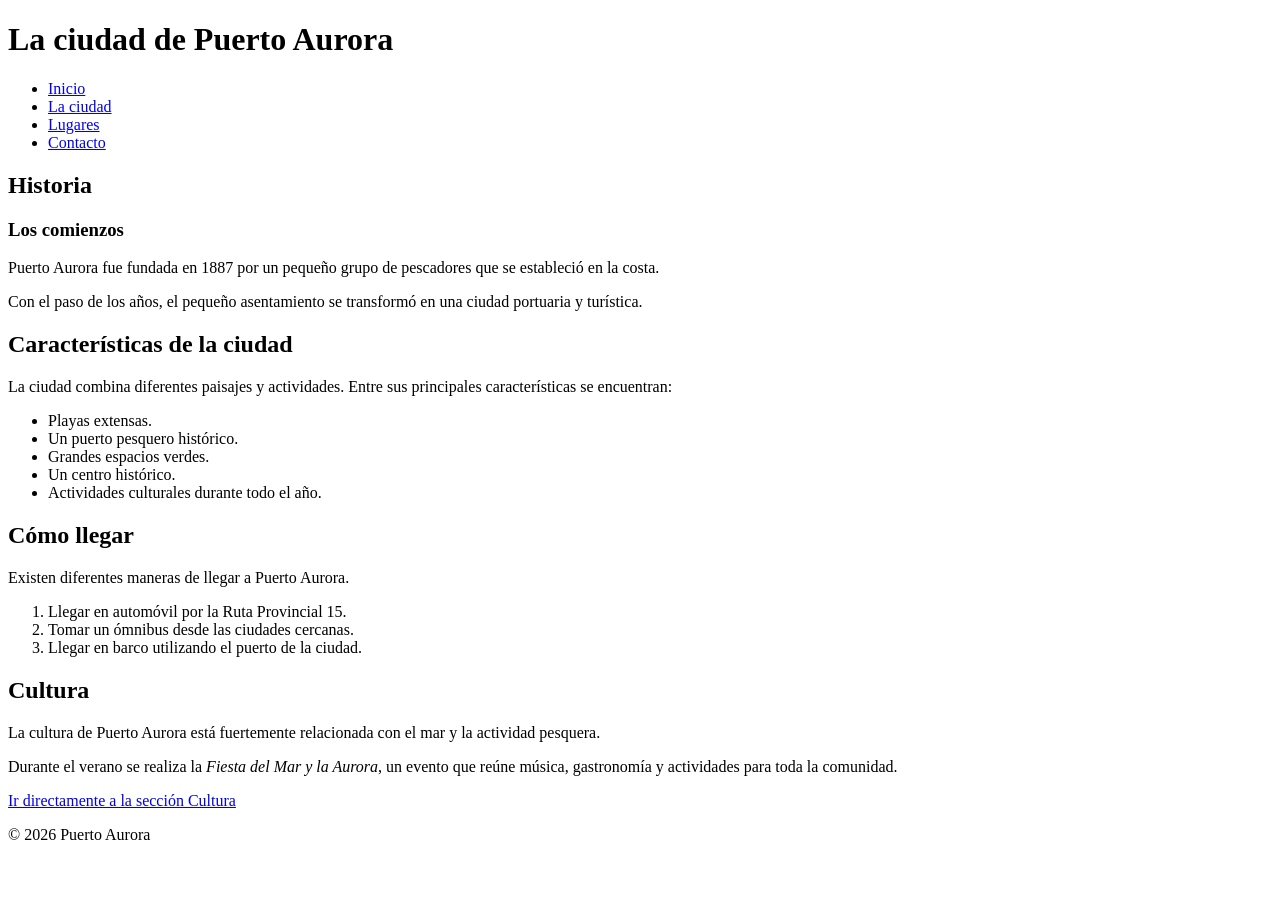
==== ciudad.html @ 4d25dea8 "ciudad.html completado segun los requisitos del commit 1" ====
<!DOCTYPE html>
<html lang="es">
<head>
    <meta charset="UTF-8">
    <meta name="viewport" content="width=device-width, initial-scale=1.0">
    <title>Puerto Aurora - La ciudad</title>
</head>

<body>

    <header>
        <h1>La ciudad de Puerto Aurora</h1>

        <nav>
            <ul>
                <li><a href="index.html">Inicio</a></li>
                <li><a href="ciudad.html">La ciudad</a></li>
                <li><a href="lugares.html">Lugares</a></li>
                <li><a href="contacto.html">Contacto</a></li>
            </ul>
        </nav>
    </header>

    <main>

        <section>
            <h2>Historia</h2>

            <article>
                <h3>Los comienzos</h3>

                <p>
                    Puerto Aurora fue fundada en 1887 por un pequeño grupo
                    de pescadores que se estableció en la costa.
                </p>

                <p>
                    Con el paso de los años, el pequeño asentamiento se
                    transformó en una ciudad portuaria y turística.
                </p>
            </article>
        </section>

        <section>
            <h2>Características de la ciudad</h2>

            <p>
                La ciudad combina diferentes paisajes y actividades.
                Entre sus principales características se encuentran:
            </p>

            <ul>
                <li>Playas extensas.</li>
                <li>Un puerto pesquero histórico.</li>
                <li>Grandes espacios verdes.</li>
                <li>Un centro histórico.</li>
                <li>Actividades culturales durante todo el año.</li>
            </ul>
        </section>

        <section>
            <h2>Cómo llegar</h2>

            <p>
                Existen diferentes maneras de llegar a Puerto Aurora.
            </p>

            <ol>
                <li>Llegar en automóvil por la Ruta Provincial 15.</li>
                <li>Tomar un ómnibus desde las ciudades cercanas.</li>
                <li>Llegar en barco utilizando el puerto de la ciudad.</li>
            </ol>
        </section>

        <section id="cultura">
            <h2>Cultura</h2>

            <p>
                La cultura de Puerto Aurora está fuertemente relacionada
                con el mar y la actividad pesquera.
            </p>

            <p>
                Durante el verano se realiza la
                <em>Fiesta del Mar y la Aurora</em>, un evento que reúne
                música, gastronomía y actividades para toda la comunidad.
            </p>
        </section>

        <p>
            <a href="#cultura">Ir directamente a la sección Cultura</a>
        </p>

    </main>

    <footer>
        <p>&copy; 2026 Puerto Aurora</p>
    </footer>

</body>
</html>
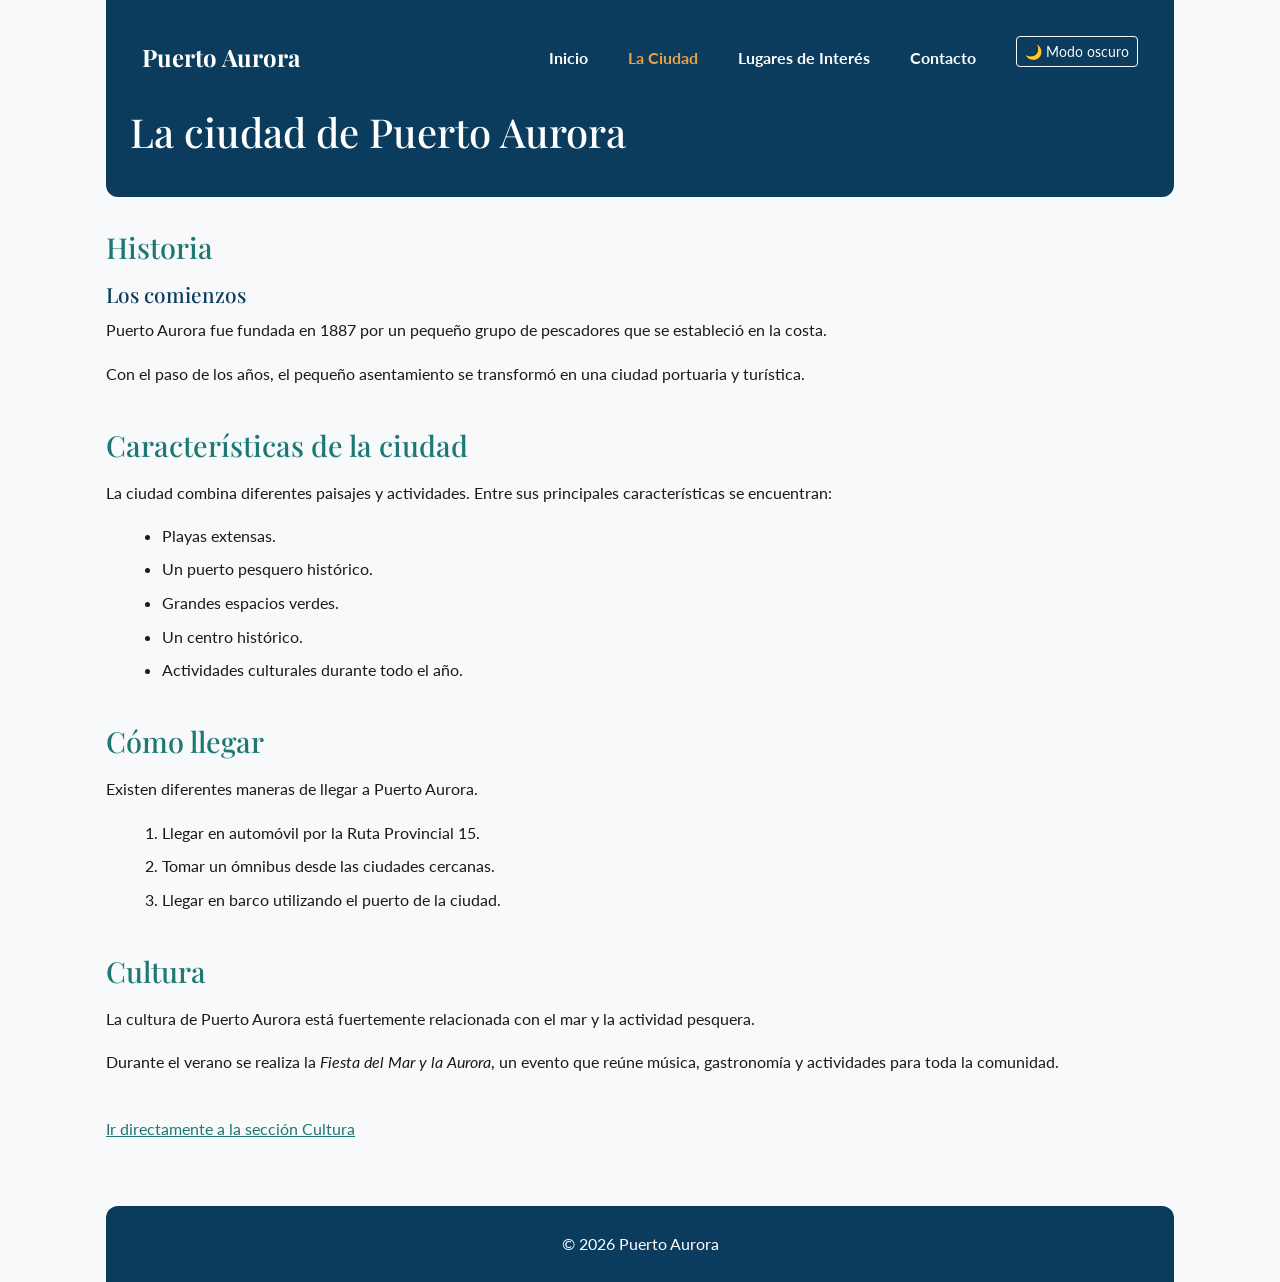
==== commit 45783aed: "commit 3 y 4 terminado" ====
--- a/ciudad.html
+++ b/ciudad.html
@@ -3,22 +3,42 @@
 <head>
     <meta charset="UTF-8">
     <meta name="viewport" content="width=device-width, initial-scale=1.0">
+    <link rel="preconnect" href="https://fonts.googleapis.com">
+    <link rel="preconnect" href="https://fonts.gstatic.com" crossorigin>
+    <link href="https://fonts.googleapis.com/css2?family=Lato:wght@400;700&family=Playfair+Display:wght@600;700&display=swap" rel="stylesheet">
+    <!-- Bootstrap CSS: antes del CSS propio -->
+    <link href="https://cdn.jsdelivr.net/npm/bootstrap@5.3.3/dist/css/bootstrap.min.css" rel="stylesheet">
+    <!-- CSS propio del sitio -->
+    <link rel="stylesheet" href="estilos.css">
     <title>Puerto Aurora - La ciudad</title>
 </head>
 
 <body>
 
     <header>
-        <h1>La ciudad de Puerto Aurora</h1>
+        <nav class="navbar navbar-expand-lg navbar-dark bg-dark">
+            <div class="container-fluid">
+                <a class="navbar-brand" href="index.html">Puerto Aurora</a>
+                <button class="navbar-toggler" type="button" data-bs-toggle="collapse"
+                        data-bs-target="#menuPrincipal" aria-controls="menuPrincipal"
+                        aria-expanded="false" aria-label="Abrir menú de navegación">
+                    <span class="navbar-toggler-icon"></span>
+                </button>
+                <div class="collapse navbar-collapse" id="menuPrincipal">
+                    <ul class="navbar-nav ms-auto">
+                        <li class="nav-item"><a class="nav-link" href="index.html">Inicio</a></li>
+                        <li class="nav-item"><a class="nav-link active" aria-current="page" href="ciudad.html">La Ciudad</a></li>
+                        <li class="nav-item"><a class="nav-link" href="lugares.html">Lugares de Interés</a></li>
+                        <li class="nav-item"><a class="nav-link" href="contacto.html">Contacto</a></li>
+                        <li class="nav-item ms-lg-2"><button id="btn-modo" class="btn btn-outline-light btn-sm" type="button" aria-pressed="false">🌙 Modo oscuro</button></li>
+                    </ul>
+                </div>
+            </div>
+        </nav>
 
-        <nav>
-            <ul>
-                <li><a href="index.html">Inicio</a></li>
-                <li><a href="ciudad.html">La ciudad</a></li>
-                <li><a href="lugares.html">Lugares</a></li>
-                <li><a href="contacto.html">Contacto</a></li>
-            </ul>
-        </nav>
+        <div class="banner-titulo">
+            <h1>La ciudad de Puerto Aurora</h1>
+        </div>
     </header>
 
     <main>
@@ -97,5 +117,9 @@
         <p>&copy; 2026 Puerto Aurora</p>
     </footer>
 
+    <!-- Bootstrap JS: antes del cierre del body -->
+    <script src="https://cdn.jsdelivr.net/npm/bootstrap@5.3.3/dist/js/bootstrap.bundle.min.js"></script>
+    <!-- JS propio del sitio -->
+    <script src="main.js"></script>
 </body>
 </html>
--- a/estilos.css
+++ b/estilos.css
@@ -0,0 +1,475 @@
+
+
+/*   Variables   */
+:root {
+    --color-primario: #0B3C5D;     
+    --color-secundario: #1D7874;   
+    --color-acento: #E7A14B;       
+    --color-fondo: #F7F9FA;
+    --color-texto: #1A1A1A;
+    --color-borde: #C9D6DD;
+    --color-tarjeta: #FFFFFF;
+    --fuente-titulos: "Playfair Display", Georgia, serif;
+    --fuente-texto: "Lato", Arial, sans-serif;
+}
+
+/*   Reset   */
+* {
+    box-sizing: border-box;
+    margin: 0;
+    padding: 0;
+}
+
+/*   Body */
+body {
+    font-family: var(--fuente-texto);
+    font-size: 16px;
+    line-height: 1.7;
+    color: var(--color-texto);
+    background-color: var(--color-fondo);
+    max-width: 1100px;
+    margin: 0 auto;
+    padding: 0 1rem;
+}
+
+p {
+    margin-bottom: 1rem;
+}
+
+ul, ol {
+    margin: 0 0 1rem 1.5rem;
+}
+
+li {
+    margin-bottom: 0.4rem;
+}
+
+img {
+    max-width: 100%;
+    height: auto;
+    display: block;
+    margin: 1rem 0;
+    border-radius: 8px;
+}
+
+/*   Títulos   */
+h1, h2, h3 {
+    font-family: var(--fuente-titulos);
+    line-height: 1.25;
+}
+
+h1 {
+    font-size: 2.5rem;
+    color: var(--color-primario);
+}
+
+h2 {
+    font-size: 1.8rem;
+    color: var(--color-secundario);
+    margin-bottom: 1rem;
+}
+
+h3 {
+    font-size: 1.3rem;
+    color: var(--color-primario);
+    margin-bottom: 0.6rem;
+}
+
+/*   Enlaces generales */
+a {
+    color: var(--color-secundario);
+}
+
+a:hover {
+    color: var(--color-primario);
+    text-decoration: none;
+}
+
+/*   Header  */
+header {
+    background-color: var(--color-primario);
+    color: white;
+    padding: 2rem 1.5rem;
+    border-radius: 0 0 12px 12px;
+}
+
+header h1 {
+    color: white;
+    margin-bottom: 0.5rem;
+}
+
+header p {
+    margin-bottom: 1rem;
+    font-style: italic;
+}
+
+/*  Navegación principal (header)   */
+header nav ul {
+    display: flex;
+    flex-wrap: wrap;
+    gap: 1.5rem;
+    list-style: none;
+    margin: 0;
+}
+
+header nav li {
+    margin-bottom: 0;
+}
+
+header nav a {
+    color: white;
+    text-decoration: none;
+    font-weight: bold;
+    padding: 0.3rem 0;
+    border-bottom: 2px solid transparent;
+}
+
+header nav a:hover {
+    color: var(--color-acento);
+    border-bottom-color: var(--color-acento);
+}
+
+/*   Navegación interna de sección   */
+.nav-seccion {
+    background-color: var(--color-tarjeta);
+    border: 1px solid var(--color-borde);
+    border-radius: 8px;
+    padding: 1rem 1.5rem;
+    margin-bottom: 1.5rem;
+}
+
+.nav-seccion ul {
+    margin-bottom: 0;
+}
+
+/*   Contenido principal  */
+main {
+    padding: 2rem 0;
+}
+
+main section {
+    margin-bottom: 2.5rem;
+}
+
+/* Secciones anidadas (index): separación entre bloques */
+main section section {
+    background-color: var(--color-tarjeta);
+    border: 1px solid var(--color-borde);
+    border-radius: 8px;
+    padding: 1.5rem;
+    margin-bottom: 1.5rem;
+}
+
+article {
+    margin-bottom: 1.5rem;
+}
+
+/* Tarjeta de lugar (lugares.html) */
+.lugar {
+    background-color: var(--color-tarjeta);
+    border-left: 5px solid var(--color-secundario);
+    border-radius: 8px;
+    padding: 1.2rem 1.5rem;
+    margin-bottom: 1.5rem;
+}
+
+/* Avisos al visitante (index) */
+#avisos {
+    background-color: #FFF4E0;
+    border-left: 5px solid var(--color-acento);
+    border-radius: 8px;
+    padding: 1.2rem 1.5rem;
+}
+
+/*   Tablas  */
+table {
+    width: 100%;
+    border-collapse: collapse;
+    margin-bottom: 1.5rem;
+}
+
+th, td {
+    border: 1px solid var(--color-borde);
+    padding: 0.7rem 1rem;
+    text-align: left;
+}
+
+thead {
+    background-color: var(--color-primario);
+    color: white;
+}
+
+tbody tr:nth-child(even) {
+    background-color: #E8EFF2;
+}
+
+/*  Formularios  */
+form {
+    max-width: 600px;
+}
+
+label {
+    display: block;
+    font-weight: bold;
+    margin-bottom: 0.3rem;
+}
+
+input,
+textarea,
+select {
+    width: 100%;
+    padding: 0.6rem 0.8rem;
+    margin-bottom: 1rem;
+    border: 1px solid var(--color-primario);
+    border-radius: 6px;
+    font-family: var(--fuente-texto);
+    font-size: 1rem;
+}
+
+input:focus,
+textarea:focus,
+select:focus {
+    outline: 2px solid var(--color-acento);
+}
+
+button {
+    background-color: var(--color-primario);
+    color: white;
+    padding: 0.7rem 1.5rem;
+    border: none;
+    border-radius: 6px;
+    font-size: 1rem;
+    cursor: pointer;
+}
+
+button:hover {
+    background-color: var(--color-secundario);
+}
+
+/*  Footer   */
+footer {
+    background-color: var(--color-primario);
+    color: white;
+    text-align: center;
+    padding: 1.5rem;
+    border-radius: 12px 12px 0 0;
+    margin-top: 1rem;
+}
+
+footer p {
+    margin-bottom: 0;
+}
+
+
+
+
+/*   Bootstrap - personalizaciones: navbar   */
+header .navbar.bg-dark {
+    background-color: var(--color-primario) !important;
+    padding: 0;
+}
+
+header .navbar-brand {
+    font-family: var(--fuente-titulos);
+    font-size: 1.5rem;
+    border-bottom: 0;
+}
+
+header .navbar-nav {
+    gap: 0.25rem 1.5rem;
+}
+
+header .navbar-nav .nav-link {
+    color: white;
+    font-weight: bold;
+    transition: color 0.2s ease;
+}
+
+header .navbar-nav .nav-link:hover,
+header .navbar-nav .nav-link:focus,
+header .navbar-nav .nav-link.active {
+    color: var(--color-acento);
+}
+
+header .banner-titulo {
+    margin-top: 1.5rem;
+}
+
+/*   Bootstrap - personalizaciones: botones   */
+.btn-primary {
+    --bs-btn-bg: var(--color-primario);
+    --bs-btn-border-color: var(--color-primario);
+    --bs-btn-hover-bg: var(--color-secundario);
+    --bs-btn-hover-border-color: var(--color-secundario);
+    --bs-btn-active-bg: var(--color-secundario);
+    --bs-btn-active-border-color: var(--color-secundario);
+    transition: background-color 0.2s ease;
+}
+
+.btn-outline-primary {
+    --bs-btn-color: var(--color-primario);
+    --bs-btn-border-color: var(--color-primario);
+    --bs-btn-hover-bg: var(--color-primario);
+    --bs-btn-hover-border-color: var(--color-primario);
+    --bs-btn-active-bg: var(--color-primario);
+    --bs-btn-active-border-color: var(--color-primario);
+    transition: background-color 0.2s ease, color 0.2s ease;
+}
+
+/*   Bootstrap - personalizaciones: cards y formularios   */
+.card {
+    border-color: var(--color-borde);
+}
+
+.card-title {
+    color: var(--color-primario);
+}
+
+.form-control,
+.form-select {
+    margin-bottom: 0;
+    border-color: var(--color-primario);
+}
+
+.form-control:focus,
+.form-select:focus {
+    border-color: var(--color-secundario);
+    box-shadow: 0 0 0 0.2rem rgba(29, 120, 116, 0.25);
+}
+
+#formulario form {
+    max-width: none;
+}
+
+/*   Posicionamiento   */
+
+.lugar-img {
+    position: relative;
+    aspect-ratio: 4 / 3;            /* todas las imágenes miden lo mismo */
+    overflow: hidden;               /* recorta el zoom del hover y respeta las esquinas */
+    background-color: var(--color-borde); /* fondo si la imagen tarda o no carga */
+    border-radius: calc(0.375rem - 1px) calc(0.375rem - 1px) 0 0; /* mismo radio que la card */
+}
+
+.lugar-img img {
+    display: block;
+    width: 100%;
+    height: 100%;                   /* llena el contenedor de 4:3 */
+    object-fit: cover;              /* recorta sin deformar */
+    object-position: center;
+    margin: 0;
+    border-radius: 0;               
+    transition: transform 0.4s ease;
+}
+
+.lugar-card:hover .lugar-img img {
+    transform: scale(1.05);
+}
+
+.lugar-img .badge {
+    position: absolute;
+    top: 0.75rem;
+    left: 0.75rem;
+    z-index: 1;                     /* siempre por encima de la imagen */
+    box-shadow: 0 2px 6px rgba(0, 0, 0, 0.25);
+}
+
+/* Efecto al pasar el mouse sobre las cards de lugares */
+.lugar-card {
+    transition: transform 0.2s ease, box-shadow 0.2s ease;
+}
+
+.lugar-card:hover {
+    transform: translateY(-4px);
+    box-shadow: 0 0.5rem 1rem rgba(0, 0, 0, 0.15);
+}
+
+.lugar-card .card-body p {
+    font-size: 0.95rem;
+    margin-bottom: 0.6rem;
+}
+
+/*   Flexbox   */
+/* Actividades: ítems en grilla flexible */
+.actividades {
+    display: flex;
+    flex-wrap: wrap;
+    gap: 1rem;
+    list-style: none;
+    margin: 0;
+}
+
+.actividades li {
+    flex: 1 1 250px;
+    background-color: var(--color-tarjeta);
+    border: 1px solid var(--color-borde);
+    border-top: 4px solid var(--color-secundario);
+    border-radius: 8px;
+    padding: 1rem 1.2rem;
+    margin-bottom: 0;
+}
+
+/*   Contacto   */
+.contacto-datos address {
+    font-style: normal;
+    margin-bottom: 0;
+}
+
+
+
+  /* Estilos del modo oscuro */
+
+body.oscuro {
+    --color-fondo: #12191e;
+    --color-texto: #f5f5f5;
+    --color-tarjeta: #1e2a31;
+    --color-borde: #34444d;
+    --color-secundario: #5fc4be;
+    background-color: var(--color-fondo);
+    color: var(--color-texto);
+}
+
+body.oscuro h2,
+body.oscuro h3,
+body.oscuro .card-title {
+    color: #7fd1cc;
+}
+
+body.oscuro .card {
+    background-color: var(--color-tarjeta);
+    color: var(--color-texto);
+}
+
+body.oscuro a:hover {
+    color: var(--color-acento);
+}
+
+body.oscuro .btn-outline-primary {
+    --bs-btn-color: #7fd1cc;
+    --bs-btn-border-color: #7fd1cc;
+    --bs-btn-hover-color: #12191e;
+    --bs-btn-hover-bg: #7fd1cc;
+    --bs-btn-hover-border-color: #7fd1cc;
+}
+
+body.oscuro .form-control,
+body.oscuro .form-select {
+    background-color: #12191e;
+    color: var(--color-texto);
+    border-color: var(--color-borde);
+}
+
+body.oscuro .actividades li,
+body.oscuro #avisos {
+    color: var(--color-texto);
+}
+
+body.oscuro #avisos {
+    background-color: #2b2416;
+}
+
+/* Mensajes de validación del formulario */
+.form-control.is-invalid,
+.form-select.is-invalid {
+    border-color: #dc3545;
+}
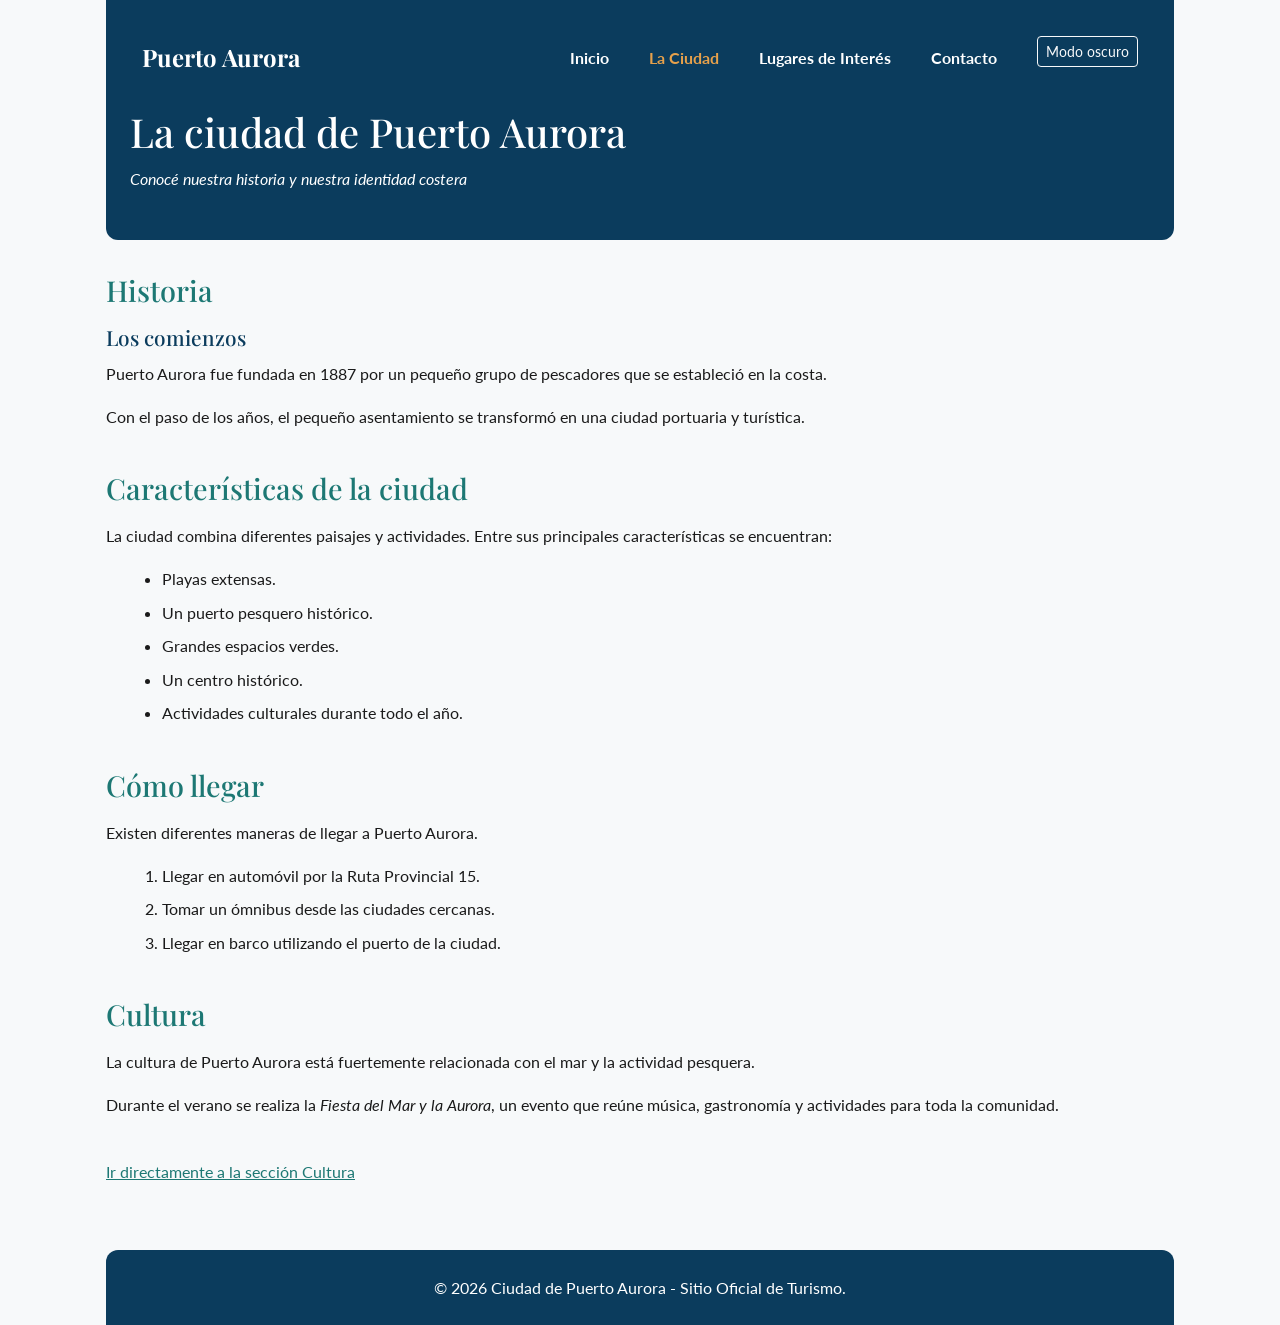
==== commit f5d30f8e: "Agrega texto abajo del titulo de ciudad y arregla el footer" ====
--- a/ciudad.html
+++ b/ciudad.html
@@ -38,6 +38,7 @@
 
         <div class="banner-titulo">
             <h1>La ciudad de Puerto Aurora</h1>
+            <p>Conocé nuestra historia y nuestra identidad costera</p>
         </div>
     </header>
 
@@ -114,7 +115,7 @@
     </main>
 
     <footer>
-        <p>&copy; 2026 Puerto Aurora</p>
+        <p>&copy; 2026 Ciudad de Puerto Aurora - Sitio Oficial de Turismo.</p>
     </footer>
 
     <!-- Bootstrap JS: antes del cierre del body -->
--- a/estilos.css
+++ b/estilos.css
@@ -1,7 +1,6 @@
-
 
 /*   Variables   */
-:root {
+:root {   /* aquí se guardan las variables*/
     --color-primario: #0B3C5D;     
     --color-secundario: #1D7874;   
     --color-acento: #E7A14B;       
@@ -14,109 +13,113 @@
 }
 
 /*   Reset   */
-* {
+* {   /*todos los elementos de la página*/
     box-sizing: border-box;
     margin: 0;
     padding: 0;
 }
 
-/*   Body */
-body {
-    font-family: var(--fuente-texto);
-    font-size: 16px;
-    line-height: 1.7;
+
+body {   /*todo el contenido visible de la página*/
+    font-family: var(--fuente-texto);      
+    font-size: 16px;                                    /*tamaño base del texto*/
+    line-height: 1.7;                                   /*espacio entre renglones*/
     color: var(--color-texto);
     background-color: var(--color-fondo);
-    max-width: 1100px;
-    margin: 0 auto;
-    padding: 0 1rem;
-}
-
-p {
-    margin-bottom: 1rem;
-}
-
-ul, ol {
+    max-width: 1100px;                      /*para que no se estire en pantallas grandes.*/
+    margin: 0 auto;                       
+    padding: 0 1rem;                       
+}
+
+p {  
+    margin-bottom: 1rem;                    /*Los párrafos tienen 1rem (16px) de separación hacia abajo*/
+}
+
+ul, ol {   
+    
     margin: 0 0 1rem 1.5rem;
 }
 
-li {
-    margin-bottom: 0.4rem;
-}
-
-img {
-    max-width: 100%;
-    height: auto;
-    display: block;
-    margin: 1rem 0;
-    border-radius: 8px;
-}
+li {   
+
+    margin-bottom: 0.4rem;   
+}
+
+img {   /*imágenes*/
+    max-width: 100%;    /*la imagen nunca se sale de su contenedor*/
+    height: auto;       /*mantiene la proporción al reducirse*/
+    display: block;    
+    margin: 1rem 0;     
+    border-radius: 8px; /*esquinas redondeadas*/
+} 
 
 /*   Títulos   */
-h1, h2, h3 {
+h1, h2, h3 {   
     font-family: var(--fuente-titulos);
     line-height: 1.25;
 }
 
-h1 {
+h1 {   /*título principal*/
     font-size: 2.5rem;
     color: var(--color-primario);
 }
 
-h2 {
+h2 {   /*subtítulo de sección*/
     font-size: 1.8rem;
     color: var(--color-secundario);
-    margin-bottom: 1rem;
-}
-
-h3 {
-    font-size: 1.3rem;
+    margin-bottom: 1rem;  
+}
+
+h3 {   /*título de tercer nivel*/
+    font-size: 1.3rem;   /*(≈21px)*/
     color: var(--color-primario);
     margin-bottom: 0.6rem;
 }
 
 /*   Enlaces generales */
-a {
+a {   
     color: var(--color-secundario);
 }
 
-a:hover {
+a:hover {   /*enlace al pasar el mouse por encima*/
     color: var(--color-primario);
-    text-decoration: none;
+    text-decoration: none;  /*quita el subrayado*/
 }
 
 /*   Header  */
-header {
+header {   /*encabezado de la página*/
     background-color: var(--color-primario);
-    color: white;
-    padding: 2rem 1.5rem;
-    border-radius: 0 0 12px 12px;
-}
-
-header h1 {
-    color: white;
-    margin-bottom: 0.5rem;
-}
-
-header p {
-    margin-bottom: 1rem;
-    font-style: italic;
+    color: white;                           
+    padding: 2rem 1.5rem;                            
+    border-radius: 0 0 12px 12px;                    /*solo se redondean las esquinas de abajo, y las de arriba quedan rectas*/
+}
+
+header h1 {   /*el h1 que está dentro del header*/
+    color: white;
+    margin-bottom: 0.5rem;            
+}
+
+header p {   /*los párrafos dentro del header*/
+    margin-bottom: 1rem;             
+    font-style: italic;                 /*va en cursiva*/
 }
 
 /*  Navegación principal (header)   */
-header nav ul {
-    display: flex;
-    flex-wrap: wrap;
+
+header nav ul {  
+    display: flex;              /*pasan de apilarse verticalmente a ponerse en fila*/
+
+    flex-wrap: wrap;            /*si no entran en una línea,bajan a la siguiente en vez de desbordar*/
     gap: 1.5rem;
-    list-style: none;
+    list-style: none;          
     margin: 0;
 }
 
-header nav li {
-    margin-bottom: 0;
-}
-
-header nav a {
+header nav li {   /*cada opción del menú*/
+    margin-bottom: 0;
+}
+
+header nav a {   /*los enlaces del menú*/
     color: white;
     text-decoration: none;
     font-weight: bold;
@@ -124,13 +127,13 @@
     border-bottom: 2px solid transparent;
 }
 
-header nav a:hover {
+header nav a:hover {   /*enlace del menú al pasar el mouse*/
     color: var(--color-acento);
     border-bottom-color: var(--color-acento);
 }
 
 /*   Navegación interna de sección   */
-.nav-seccion {
+.nav-seccion {  
     background-color: var(--color-tarjeta);
     border: 1px solid var(--color-borde);
     border-radius: 8px;
@@ -138,21 +141,21 @@
     margin-bottom: 1.5rem;
 }
 
-.nav-seccion ul {
+.nav-seccion ul {   /*la lista dentro de esa caja*/
     margin-bottom: 0;
 }
 
 /*   Contenido principal  */
-main {
+main {  
     padding: 2rem 0;
 }
 
-main section {
+main section {   /*secciones dentro del contenido principal*/
     margin-bottom: 2.5rem;
 }
 
-/* Secciones anidadas (index): separación entre bloques */
-main section section {
+ 
+main section section {   
     background-color: var(--color-tarjeta);
     border: 1px solid var(--color-borde);
     border-radius: 8px;
@@ -160,12 +163,12 @@
     margin-bottom: 1.5rem;
 }
 
-article {
+article {   /*contenido independiente */
     margin-bottom: 1.5rem;
 }
 
-/* Tarjeta de lugar (lugares.html) */
-.lugar {
+/* Tarjeta de lugar */
+.lugar {   /* tarjeta de un lugar con borde lateral de color*/
     background-color: var(--color-tarjeta);
     border-left: 5px solid var(--color-secundario);
     border-radius: 8px;
@@ -173,50 +176,50 @@
     margin-bottom: 1.5rem;
 }
 
-/* Avisos al visitante (index) */
-#avisos {
+/* Avisos al visitante  */
+#avisos {   
     background-color: #FFF4E0;
     border-left: 5px solid var(--color-acento);
     border-radius: 8px;
     padding: 1.2rem 1.5rem;
 }
 
-/*   Tablas  */
-table {
+/*   Tabla */
+table {   
     width: 100%;
-    border-collapse: collapse;
+    border-collapse: collapse; 
     margin-bottom: 1.5rem;
 }
 
-th, td {
+th, td {   /*celda de encabezado y celda de dato */
     border: 1px solid var(--color-borde);
     padding: 0.7rem 1rem;
     text-align: left;
 }
 
-thead {
+thead {   /*fila de encabezados de la tabla*/
     background-color: var(--color-primario);
     color: white;
 }
 
-tbody tr:nth-child(even) {
+tbody tr:nth-child(even) {   /*filas pares del cuerpo de la tabla */
     background-color: #E8EFF2;
 }
 
 /*  Formularios  */
-form {
+form {  
     max-width: 600px;
 }
 
-label {
+label {   
     display: block;
     font-weight: bold;
     margin-bottom: 0.3rem;
 }
 
-input,
-textarea,
-select {
+input,     /*campo de una línea*/
+textarea,  /*campo de texto largo*/
+select {   /*lista desplegable*/
     width: 100%;
     padding: 0.6rem 0.8rem;
     margin-bottom: 1rem;
@@ -226,37 +229,37 @@
     font-size: 1rem;
 }
 
-input:focus,
+input:focus,     /*cuando el campo está seleccionado (cursor dentro)*/
 textarea:focus,
 select:focus {
     outline: 2px solid var(--color-acento);
 }
 
-button {
+button {   /*botón*/
     background-color: var(--color-primario);
     color: white;
     padding: 0.7rem 1.5rem;
     border: none;
     border-radius: 6px;
     font-size: 1rem;
-    cursor: pointer;
-}
-
-button:hover {
+    cursor: pointer;   
+}
+
+button:hover {   /*botón al pasar el mouse*/
     background-color: var(--color-secundario);
 }
 
 /*  Footer   */
-footer {
+footer {   /*pie de página*/
     background-color: var(--color-primario);
     color: white;
     text-align: center;
     padding: 1.5rem;
-    border-radius: 12px 12px 0 0;
+    border-radius: 12px 12px 0 0;   /*solo se redondean las esquinas de arriba*/
     margin-top: 1rem;
 }
 
-footer p {
+footer p {   /*párrafos dentro del footer*/
     margin-bottom: 0;
 }
 
@@ -264,39 +267,40 @@
 
 
 /*   Bootstrap - personalizaciones: navbar   */
-header .navbar.bg-dark {
-    background-color: var(--color-primario) !important;
+header .navbar.bg-dark {   /*barra de navegación de Bootstrap con fondo oscuro*/
+    background-color: var(--color-primario) !important; 
     padding: 0;
 }
 
-header .navbar-brand {
+header .navbar-brand {   /*nombre o logo de la barra*/
     font-family: var(--fuente-titulos);
     font-size: 1.5rem;
     border-bottom: 0;
 }
 
-header .navbar-nav {
-    gap: 0.25rem 1.5rem;
-}
-
-header .navbar-nav .nav-link {
+header .navbar-nav {  
+    gap: 0.25rem 1.5rem;   /*separación vertical y horizontal*/
+}
+
+header .navbar-nav .nav-link {   
     color: white;
     font-weight: bold;
-    transition: color 0.2s ease;
-}
-
-header .navbar-nav .nav-link:hover,
-header .navbar-nav .nav-link:focus,
-header .navbar-nav .nav-link.active {
+    transition: color 0.2s ease;   
+}
+
+header .navbar-nav .nav-link:hover,    /*mouse encima*/
+header .navbar-nav .nav-link:focus,    /*seleccionado con el teclado*/
+header .navbar-nav .nav-link.active {  /*página actual*/
     color: var(--color-acento);
 }
 
-header .banner-titulo {
+header .banner-titulo {   
     margin-top: 1.5rem;
 }
 
 /*   Bootstrap - personalizaciones: botones   */
-.btn-primary {
+
+.btn-primary {   /*botón principal de Bootstrap */
     --bs-btn-bg: var(--color-primario);
     --bs-btn-border-color: var(--color-primario);
     --bs-btn-hover-bg: var(--color-secundario);
@@ -306,7 +310,7 @@
     transition: background-color 0.2s ease;
 }
 
-.btn-outline-primary {
+.btn-outline-primary {   /*botón de Bootstrap solo con borde */
     --bs-btn-color: var(--color-primario);
     --bs-btn-border-color: var(--color-primario);
     --bs-btn-hover-bg: var(--color-primario);
@@ -316,58 +320,58 @@
     transition: background-color 0.2s ease, color 0.2s ease;
 }
 
-/*   Bootstrap - personalizaciones: cards y formularios   */
-.card {
+
+.card {   /*tarjeta de Bootstrap*/
     border-color: var(--color-borde);
 }
 
-.card-title {
+.card-title {   /*título dentro de una tarjeta*/
     color: var(--color-primario);
 }
 
-.form-control,
-.form-select {
+.form-control,   /*input/textarea de Bootstrap*/
+.form-select {   /*desplegable de Bootstrap*/
     margin-bottom: 0;
     border-color: var(--color-primario);
 }
 
-.form-control:focus,
+.form-control:focus,   /*campos de Bootstrap seleccionados*/
 .form-select:focus {
     border-color: var(--color-secundario);
-    box-shadow: 0 0 0 0.2rem rgba(29, 120, 116, 0.25);
-}
-
-#formulario form {
+    box-shadow: 0 0 0 0.2rem rgba(29, 120, 116, 0.25);  
+}
+
+#formulario form {   
     max-width: none;
 }
 
 /*   Posicionamiento   */
 
-.lugar-img {
-    position: relative;
-    aspect-ratio: 4 / 3;            /* todas las imágenes miden lo mismo */
+.lugar-img {   /*contenedor de la imagen de cada tarjeta de lugar*/
+    position: relative;             
+    aspect-ratio: 4 / 3;            
     overflow: hidden;               /* recorta el zoom del hover y respeta las esquinas */
-    background-color: var(--color-borde); /* fondo si la imagen tarda o no carga */
-    border-radius: calc(0.375rem - 1px) calc(0.375rem - 1px) 0 0; /* mismo radio que la card */
-}
-
-.lugar-img img {
+    background-color: var(--color-borde); 
+    border-radius: calc(0.375rem - 1px) calc(0.375rem - 1px) 0 0; 
+}
+
+.lugar-img img {   /*la imagen dentro de ese contenedor*/
     display: block;
     width: 100%;
-    height: 100%;                   /* llena el contenedor de 4:3 */
+    height: 100%;                   
     object-fit: cover;              /* recorta sin deformar */
     object-position: center;
     margin: 0;
     border-radius: 0;               
-    transition: transform 0.4s ease;
-}
-
-.lugar-card:hover .lugar-img img {
+    transition: transform 0.4s ease;   /*el zoom se anima suavemente*/
+}
+
+.lugar-card:hover .lugar-img img {   /*al pasar el mouse por la tarjeta, la imagen se agranda*/
     transform: scale(1.05);
 }
 
-.lugar-img .badge {
-    position: absolute;
+.lugar-img .badge {   /*etiqueta sobre la imagen*/
+    position: absolute;             
     top: 0.75rem;
     left: 0.75rem;
     z-index: 1;                     /* siempre por encima de la imagen */
@@ -375,23 +379,24 @@
 }
 
 /* Efecto al pasar el mouse sobre las cards de lugares */
-.lugar-card {
+
+.lugar-card {   /*tarjeta completa de un lugar*/
     transition: transform 0.2s ease, box-shadow 0.2s ease;
 }
 
-.lugar-card:hover {
+.lugar-card:hover {   /*tarjeta al pasar el mouse */
     transform: translateY(-4px);
     box-shadow: 0 0.5rem 1rem rgba(0, 0, 0, 0.15);
 }
 
-.lugar-card .card-body p {
+.lugar-card .card-body p {   /*texto de las tarjetas*/
     font-size: 0.95rem;
     margin-bottom: 0.6rem;
 }
 
 /*   Flexbox   */
 /* Actividades: ítems en grilla flexible */
-.actividades {
+.actividades {   /*lista de actividades, en fila y bajan si no caben*/
     display: flex;
     flex-wrap: wrap;
     gap: 1rem;
@@ -399,7 +404,7 @@
     margin: 0;
 }
 
-.actividades li {
+.actividades li {   /*cada actividad */
     flex: 1 1 250px;
     background-color: var(--color-tarjeta);
     border: 1px solid var(--color-borde);
@@ -410,7 +415,7 @@
 }
 
 /*   Contacto   */
-.contacto-datos address {
+.contacto-datos address {   /*datos de contacto*/
     font-style: normal;
     margin-bottom: 0;
 }
@@ -419,7 +424,7 @@
 
   /* Estilos del modo oscuro */
 
-body.oscuro {
+body.oscuro {   /*body con la clase "oscuro"*/
     --color-fondo: #12191e;
     --color-texto: #f5f5f5;
     --color-tarjeta: #1e2a31;
@@ -429,22 +434,22 @@
     color: var(--color-texto);
 }
 
-body.oscuro h2,
+body.oscuro h2,         /*subtítulos, títulos h3 y de tarjetas en verde claro*/
 body.oscuro h3,
 body.oscuro .card-title {
     color: #7fd1cc;
 }
 
-body.oscuro .card {
+body.oscuro .card {   /* Bootstrap con fondo oscuro*/
     background-color: var(--color-tarjeta);
     color: var(--color-texto);
 }
 
-body.oscuro a:hover {
+body.oscuro a:hover {   /*enlaces al pasar el mouse en modo oscuro*/
     color: var(--color-acento);
 }
 
-body.oscuro .btn-outline-primary {
+body.oscuro .btn-outline-primary {   /*botón con borde  al modo oscuro*/
     --bs-btn-color: #7fd1cc;
     --bs-btn-border-color: #7fd1cc;
     --bs-btn-hover-color: #12191e;
@@ -452,24 +457,24 @@
     --bs-btn-hover-border-color: #7fd1cc;
 }
 
-body.oscuro .form-control,
+body.oscuro .form-control,   /* formulario con fondo oscuro*/
 body.oscuro .form-select {
     background-color: #12191e;
     color: var(--color-texto);
     border-color: var(--color-borde);
 }
 
-body.oscuro .actividades li,
+body.oscuro .actividades li,   /*texto claro en actividades y avisos*/
 body.oscuro #avisos {
     color: var(--color-texto);
 }
 
-body.oscuro #avisos {
+body.oscuro #avisos {   
     background-color: #2b2416;
 }
 
 /* Mensajes de validación del formulario */
-.form-control.is-invalid,
+.form-control.is-invalid,   /*clase que Bootstrap agrega a un campo con error*/
 .form-select.is-invalid {
     border-color: #dc3545;
 }
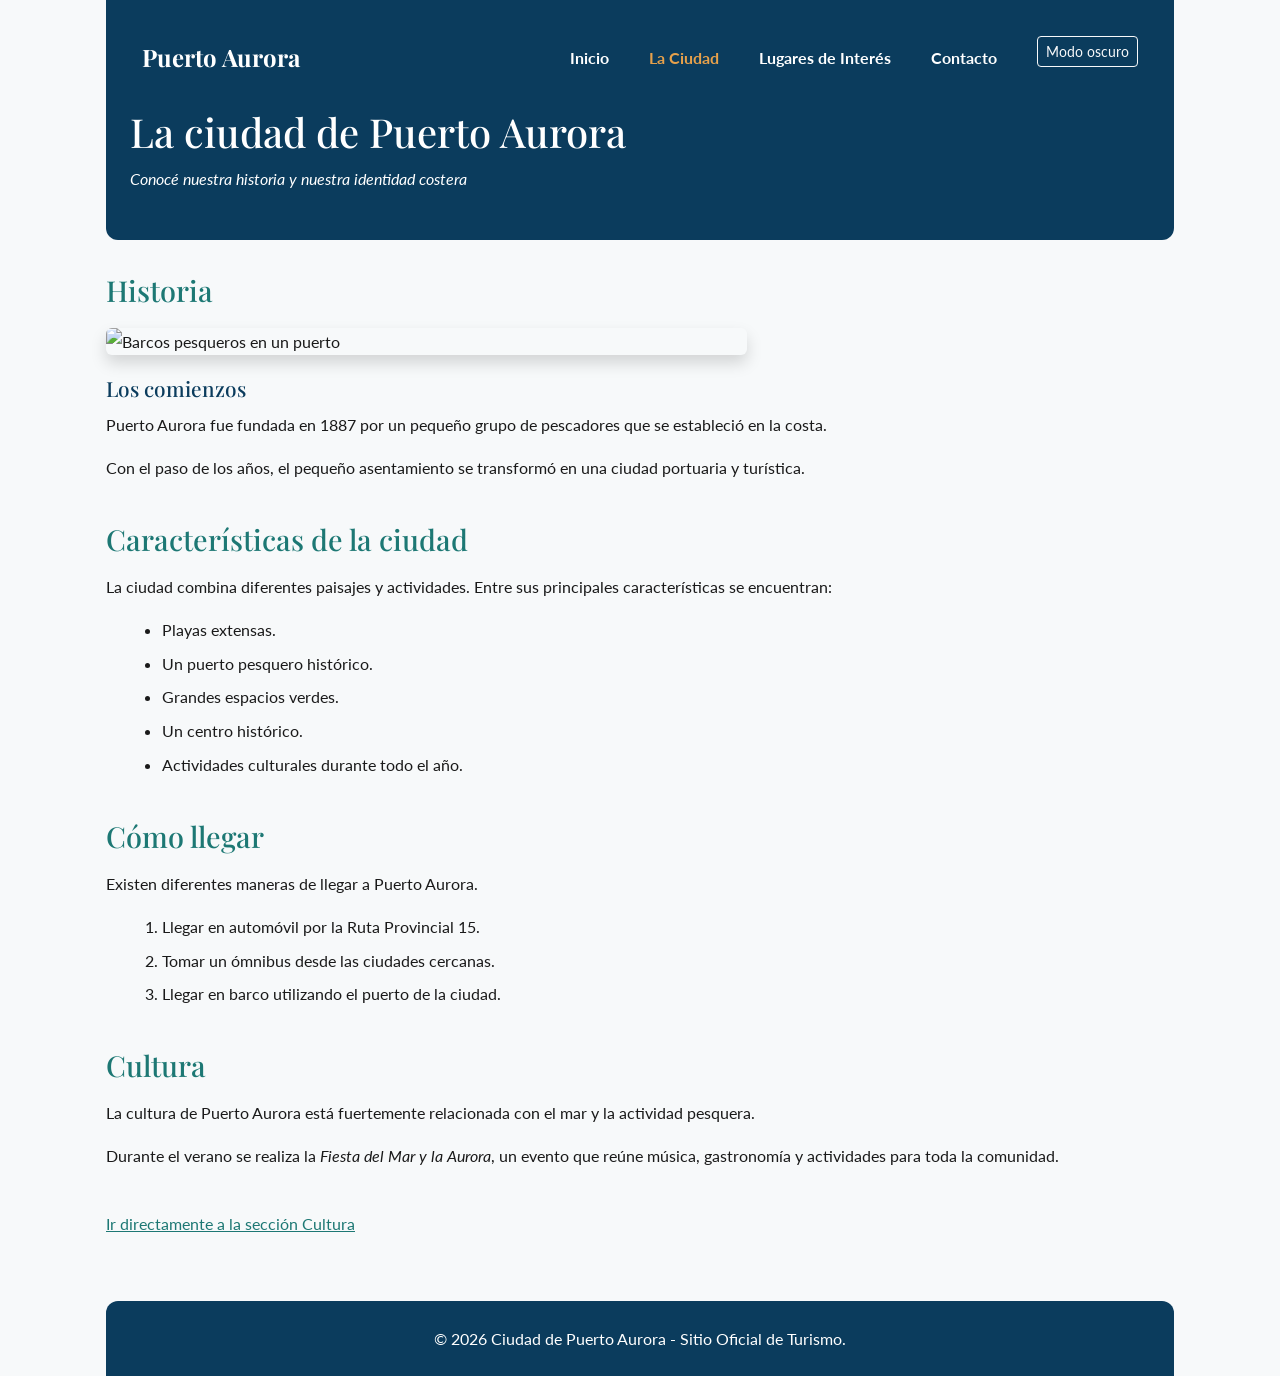
==== commit c2ea2de8: "imagen en ciudadhtml" ====
--- a/ciudad.html
+++ b/ciudad.html
@@ -46,7 +46,10 @@
 
         <section>
             <h2>Historia</h2>
-
+                <img src="https://images.unsplash.com/photo-1761237177469-c12f342595a3?q=80&w=1170&auto=format&fit=crop&ixlib=rb-4.1.0&ixid=NHwxMjA3fDA%3D"
+                    alt="Barcos pesqueros en un puerto"
+                    class="img-fluid rounded shadow"
+                    style="width: 60%; display: block; margin: 20px 0;">
             <article>
                 <h3>Los comienzos</h3>
 
